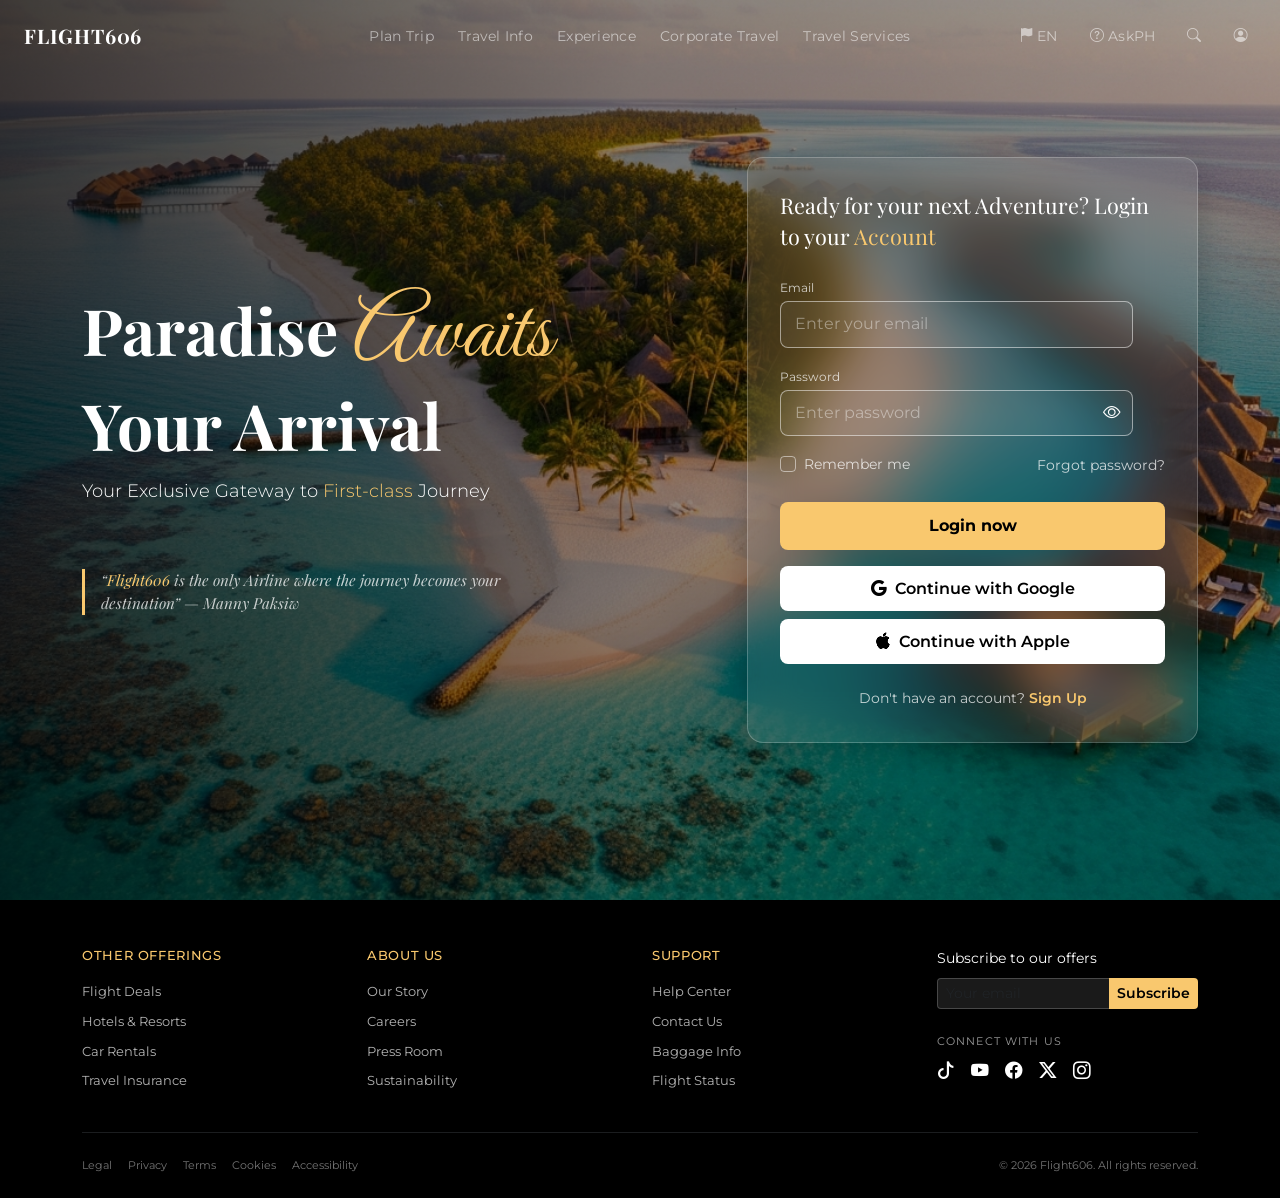
==== Projects-Arjay/flight606-login/index.html @ 15fd6558 "Adding My sample" ====
<!DOCTYPE html>
<html lang="en">
<head>
  <meta charset="UTF-8">
  <meta name="viewport" content="width=device-width, initial-scale=1">
  <title>Flight606 — Login</title>
  <link rel="preconnect" href="https://fonts.googleapis.com">
  <link rel="preconnect" href="https://fonts.gstatic.com" crossorigin>
  <link href="https://fonts.googleapis.com/css2?family=Great+Vibes&family=Montserrat:wght@300;400;600;700&family=Playfair+Display:wght@400;700&display=swap" rel="stylesheet">
  <link href="https://cdn.jsdelivr.net/npm/bootstrap@5.3.3/dist/css/bootstrap.min.css" rel="stylesheet">
  <link href="https://cdn.jsdelivr.net/npm/bootstrap-icons@1.11.3/font/bootstrap-icons.css" rel="stylesheet">
  <link href="css/variables.css" rel="stylesheet">
  <link href="css/layout.css" rel="stylesheet">
  <link href="css/components.css" rel="stylesheet">
</head>
<body class="page-login">

  <header class="site-header">
    <nav class="navbar navbar-expand-lg navbar-dark">
      <div class="container-fluid px-4 navbar-shell">
        <a class="navbar-brand" href="#">FLIGHT606</a>
        <button class="navbar-toggler" type="button" data-bs-toggle="collapse" data-bs-target="#mainNav" aria-controls="mainNav" aria-expanded="false" aria-label="Toggle navigation">
          <span class="navbar-toggler-icon"></span>
        </button>
        <div class="collapse navbar-collapse" id="mainNav">
          <ul class="navbar-nav navbar-nav--main gap-lg-2">
            <li class="nav-item"><a class="nav-link" href="#">Plan Trip</a></li>
            <li class="nav-item"><a class="nav-link" href="#">Travel Info</a></li>
            <li class="nav-item"><a class="nav-link" href="#">Experience</a></li>
            <li class="nav-item"><a class="nav-link" href="#">Corporate Travel</a></li>
            <li class="nav-item"><a class="nav-link" href="#">Travel Services</a></li>
          </ul>
          <ul class="navbar-nav navbar-nav--utilities align-items-lg-center gap-lg-3">
            <li class="nav-item">
              <a class="nav-link d-flex align-items-center gap-1" href="#">
                <i class="bi bi-flag-fill"></i> EN
              </a>
            </li>
            <li class="nav-item">
              <a class="nav-link d-flex align-items-center gap-1" href="#">
                <i class="bi bi-question-circle"></i> AskPH
              </a>
            </li>
            <li class="nav-item"><a class="nav-link" href="#" aria-label="Search"><i class="bi bi-search"></i></a></li>
            <li class="nav-item"><a class="nav-link" href="#" aria-label="Account"><i class="bi bi-person-circle"></i></a></li>
          </ul>
        </div>
      </div>
    </nav>
  </header>

  <!-- Background image: place file at assets/hero-cabin.jpg (1920px+ wide recommended) -->
  <main class="hero-section">
    <div class="hero-overlay" aria-hidden="true"></div>
    <div class="container hero-content">
      <div class="row align-items-center min-vh-100 py-5 pt-lg-5">
        <div class="col-lg-7 text-white hero-copy pe-lg-5">
          <h1 class="hero-title">
            Paradise <span class="hero-script">Awaits</span> Your Arrival
          </h1>
          <p class="hero-subtitle">
            Your Exclusive Gateway to <span class="text-gold">First-class</span> Journey
          </p>
          <blockquote class="hero-quote mb-0">
            “<span class="text-gold">Flight606</span> is the only Airline where the journey becomes your destination”
            — Manny Paksiw
          </blockquote>
        </div>

        <div class="col-lg-5 mt-5 mt-lg-0">
          <div class="login-card">
            <h2 class="login-card__title">
              Ready for your next Adventure? Login to your <span class="text-gold">Account</span>
            </h2>
            <form class="login-form" action="#" method="post" novalidate>
              <div class="field-group mb-3" id="email-group" data-state="neutral">
                <label class="form-label" for="email">Email</label>
                <div class="field-row">
                  <input type="email" id="email" name="email" class="form-control field-control" placeholder="Enter your email" autocomplete="email">
                  <span class="field-status-icons" aria-hidden="true">
                    <i class="bi bi-check-circle-fill field-icon field-icon--valid"></i>
                    <i class="bi bi-exclamation-circle-fill field-icon field-icon--invalid"></i>
                  </span>
                </div>
                <p class="field-message field-message--valid" role="status">Email format looks good</p>
                <p class="field-message field-message--invalid" role="alert">Please enter a valid email address</p>
              </div>
              <div class="field-group mb-3" id="password-group" data-state="neutral">
                <label class="form-label" for="password">Password</label>
                <div class="field-row">
                  <div class="field-input-wrap">
                    <input type="password" id="password" name="password" class="form-control field-control" placeholder="Enter password" autocomplete="current-password">
                    <button type="button" class="field-action password-toggle" aria-label="Show password">
                      <i class="bi bi-eye"></i>
                    </button>
                  </div>
                  <span class="field-status-icons" aria-hidden="true">
                    <i class="bi bi-check-circle-fill field-icon field-icon--valid"></i>
                    <i class="bi bi-exclamation-circle-fill field-icon field-icon--invalid"></i>
                  </span>
                </div>
                <p class="field-message field-message--valid" role="status">Password meets requirements</p>
                <p class="field-message field-message--invalid" role="alert">Password must be at least 8 characters</p>
              </div>
              <div class="d-flex justify-content-between align-items-center mb-4">
                <div class="form-check">
                  <input class="form-check-input" type="checkbox" id="remember" name="remember">
                  <label class="form-check-label" for="remember">Remember me</label>
                </div>
                <a href="#" class="link-forgot">Forgot password?</a>
              </div>
              <button type="submit" class="btn btn-gold w-100 mb-3">Login now</button>
              <button type="button" class="btn btn-social w-100 mb-2">
                <i class="bi bi-google"></i>
                Continue with Google
              </button>
              <button type="button" class="btn btn-social w-100">
                <i class="bi bi-apple"></i>
                Continue with Apple
              </button>
            </form>
            <p class="login-card__footer text-center mt-4 mb-0">
              Don't have an account? <a href="#" class="text-gold fw-semibold">Sign Up</a>
            </p>
          </div>
        </div>
      </div>
    </div>
  </main>

  <footer class="site-footer text-white">
    <div class="container">
      <div class="row g-4">
        <div class="col-6 col-md-3">
          <h6>Other Offerings</h6>
          <ul class="list-unstyled footer-links">
            <li><a href="#">Flight Deals</a></li>
            <li><a href="#">Hotels &amp; Resorts</a></li>
            <li><a href="#">Car Rentals</a></li>
            <li><a href="#">Travel Insurance</a></li>
          </ul>
        </div>
        <div class="col-6 col-md-3">
          <h6>About Us</h6>
          <ul class="list-unstyled footer-links">
            <li><a href="#">Our Story</a></li>
            <li><a href="#">Careers</a></li>
            <li><a href="#">Press Room</a></li>
            <li><a href="#">Sustainability</a></li>
          </ul>
        </div>
        <div class="col-6 col-md-3">
          <h6>Support</h6>
          <ul class="list-unstyled footer-links">
            <li><a href="#">Help Center</a></li>
            <li><a href="#">Contact Us</a></li>
            <li><a href="#">Baggage Info</a></li>
            <li><a href="#">Flight Status</a></li>
          </ul>
        </div>
        <div class="col-12 col-md-3">
          <p class="subscribe-label mb-2">Subscribe to our offers</p>
          <div class="input-group input-group-sm mb-4">
            <input type="email" class="form-control" placeholder="Your email" aria-label="Email for subscription">
            <button class="btn btn-subscribe" type="button">Subscribe</button>
          </div>
          <p class="connect-label text-uppercase mb-2">Connect with us</p>
          <div class="d-flex gap-3 social-icons">
            <a href="#" aria-label="TikTok"><i class="bi bi-tiktok"></i></a>
            <a href="#" aria-label="YouTube"><i class="bi bi-youtube"></i></a>
            <a href="#" aria-label="Facebook"><i class="bi bi-facebook"></i></a>
            <a href="#" aria-label="X"><i class="bi bi-twitter-x"></i></a>
            <a href="#" aria-label="Instagram"><i class="bi bi-instagram"></i></a>
          </div>
        </div>
      </div>
      <hr class="border-secondary opacity-25 my-4">
      <div class="d-flex flex-wrap justify-content-between align-items-center gap-3 footer-legal">
        <div class="d-flex flex-wrap gap-3">
          <a href="#">Legal</a>
          <a href="#">Privacy</a>
          <a href="#">Terms</a>
          <a href="#">Cookies</a>
          <a href="#">Accessibility</a>
        </div>
        <span class="footer-copyright">© 2026 Flight606. All rights reserved.</span>
      </div>
    </div>
  </footer>

  <script src="https://cdn.jsdelivr.net/npm/bootstrap@5.3.3/dist/js/bootstrap.bundle.min.js"></script>
  <script src="js/main.js"></script>
</body>
</html>
---- Projects-Arjay/flight606-login/css/variables.css ----
:root {
  --color-gold: #f9c86e;
  --color-gold-dark: #d4a84a;
  --color-black: #000000;
  --color-white: #ffffff;
  --color-error: #ff4d4f;
  --color-success: #4caf50;
  --color-muted: rgba(255, 255, 255, 0.75);
  --color-glass: rgba(255, 255, 255, 0.08);
  --color-glass-border: rgba(255, 255, 255, 0.22);
  --font-serif: "Playfair Display", Georgia, serif;
  --font-script: "Great Vibes", cursive;
  --font-sans: "Montserrat", system-ui, sans-serif;
  --radius-card: 1rem;
  --blur-glass: 24px;
}
---- Projects-Arjay/flight606-login/css/layout.css ----
.page-login {
  font-family: var(--font-sans);
  color: var(--color-white);
  margin: 0;
}

/* Hero background: add your image at assets/hero-cabin.jpg (see index.html comment) */
.hero-section {
  position: relative;
  min-height: 100vh;
  background-color: #1a1208;
  background-image:
    url("../assets/hero-cabin.png"),
    url("https://images.unsplash.com/photo-1556388151-efab48a84f7a?auto=format&fit=crop&w=1920&q=80");
  background-position: center;
  background-size: cover;
  background-repeat: no-repeat;
}

.hero-overlay {
  position: absolute;
  inset: 0;
  background: linear-gradient(
    90deg,
    rgba(0, 0, 0, 0.75) 0%,
    rgba(0, 0, 0, 0.45) 50%,
    rgba(0, 0, 0, 0.35) 100%
  );
  pointer-events: none;
}

.hero-content {
  position: relative;
  z-index: 1;
}

.hero-title {
  font-family: var(--font-serif);
  font-size: clamp(2.5rem, 5vw, 4rem);
  font-weight: 700;
  line-height: 1.15;
}

.hero-script {
  font-family: var(--font-script);
  color: var(--color-gold);
  font-size: 1.4em;
  font-weight: 400;
}

.hero-subtitle {
  font-size: 1.125rem;
  font-weight: 300;
  margin-top: 1rem;
}

.hero-quote {
  margin-top: 4rem;
  padding-left: 1rem;
  border-left: 3px solid var(--color-gold);
  font-family: var(--font-serif);
  font-style: italic;
  font-weight: 300;
  max-width: 28rem;
  color: var(--color-muted);
  font-size: 0.95rem;
}

.site-footer {
  background: var(--color-black);
  padding: 3rem 0 1.5rem;
}

@media (max-width: 991.98px) {
  .hero-quote {
    display: none;
  }

  .hero-section {
    min-height: auto;
  }
}
---- Projects-Arjay/flight606-login/css/components.css ----
.site-header {
  position: absolute;
  top: 0;
  left: 0;
  right: 0;
  z-index: 10;
}

.site-header .navbar {
  padding-top: 1rem;
  padding-bottom: 1rem;
}

.site-header .nav-link {
  font-size: 0.875rem;
  letter-spacing: 0.02em;
}

.site-header .navbar-brand {
  font-family: var(--font-serif);
  font-weight: 700;
  letter-spacing: 0.04em;
}

@media (min-width: 992px) {
  .navbar-shell {
    position: relative;
  }

  .navbar-shell .navbar-collapse {
    display: flex;
    align-items: center;
    flex-grow: 1;
  }

  .navbar-nav--main {
    position: absolute;
    left: 50%;
    transform: translateX(-50%);
    flex-direction: row;
  }

  .navbar-nav--utilities {
    margin-left: auto;
  }
}

.text-gold {
  color: var(--color-gold);
}

.login-card {
  background: var(--color-glass);
  backdrop-filter: blur(var(--blur-glass));
  -webkit-backdrop-filter: blur(var(--blur-glass));
  border: 1px solid var(--color-glass-border);
  border-radius: var(--radius-card);
  box-shadow: 0 8px 32px rgba(0, 0, 0, 0.2);
  padding: 2rem;
}

.login-card__title {
  font-family: var(--font-serif);
  font-size: 1.35rem;
  font-weight: 400;
  margin-bottom: 1.5rem;
  line-height: 1.4;
}

.login-form .form-label {
  font-size: 0.75rem;
  color: var(--color-muted);
  margin-bottom: 0.25rem;
}

.login-form .form-control {
  background: rgba(255, 255, 255, 0.06);
  border: 1px solid rgba(255, 255, 255, 0.5);
  color: var(--color-white);
  border-radius: 0.5rem;
  padding: 0.65rem 0.85rem;
}

.login-form .form-control::placeholder {
  color: rgba(255, 255, 255, 0.4);
}

.login-form .form-control:focus {
  background: rgba(255, 255, 255, 0.1);
  color: var(--color-white);
  border-color: var(--color-gold);
  box-shadow: 0 0 0 0.15rem rgba(249, 200, 110, 0.25);
}

/* Field states: neutral | valid | invalid */
.field-row {
  display: flex;
  align-items: center;
  gap: 0.65rem;
}

.field-input-wrap {
  position: relative;
}

.field-row > .field-control,
.field-input-wrap {
  flex: 1;
  min-width: 0;
}

.field-row > .field-control,
.field-input-wrap .field-control {
  width: 100%;
}

.field-input-wrap .field-control {
  padding-right: 2.75rem;
}

.field-status-icons {
  flex-shrink: 0;
  width: 1.35rem;
  display: flex;
  align-items: center;
  justify-content: center;
}

.field-status-icons .field-icon {
  display: none;
  font-size: 1.15rem;
  line-height: 1;
}

.field-status-icons .field-icon--valid {
  color: var(--color-success);
}

.field-status-icons .field-icon--invalid {
  color: var(--color-error);
}

.field-action {
  position: absolute;
  right: 0.75rem;
  top: 50%;
  transform: translateY(-50%);
  background: transparent;
  border: 0;
  color: var(--color-white);
  padding: 0;
  line-height: 1;
  display: flex;
  align-items: center;
  justify-content: center;
}

.field-action:hover,
.field-action:focus {
  color: var(--color-gold);
}

.field-action .bi {
  font-size: 1.1rem;
}

.field-message {
  display: none;
  font-size: 0.8rem;
  margin-top: 0.35rem;
  margin-bottom: 0;
}

.field-group[data-state="valid"] .field-control {
  border-color: var(--color-success);
}

.field-group[data-state="valid"] .field-icon--valid {
  display: inline-block;
}

.field-group[data-state="valid"] .field-message--valid {
  display: block;
  color: var(--color-success);
}

.field-group[data-state="invalid"] .field-control {
  border-color: var(--color-error);
}

.field-group[data-state="invalid"] .field-icon--invalid {
  display: inline-block;
}

.field-group[data-state="invalid"] .field-message--invalid {
  display: block;
  color: var(--color-error);
}

.password-toggle {
  cursor: pointer;
}

.login-form .form-check-label,
.link-forgot {
  font-size: 0.85rem;
  color: var(--color-muted);
  text-decoration: none;
}

.link-forgot:hover {
  color: var(--color-gold);
}

.login-form .form-check-input {
  background-color: transparent;
  border-color: rgba(255, 255, 255, 0.5);
}

.login-form .form-check-input:checked {
  background-color: var(--color-gold);
  border-color: var(--color-gold);
}

.btn-gold {
  background: var(--color-gold);
  color: var(--color-black);
  font-weight: 700;
  border: none;
  border-radius: 0.5rem;
  padding: 0.75rem;
}

.btn-gold:hover,
.btn-gold:focus {
  background: var(--color-gold-dark);
  color: var(--color-black);
}

.btn-social {
  background: var(--color-white);
  color: var(--color-black);
  font-weight: 600;
  border: none;
  border-radius: 0.5rem;
  padding: 0.65rem;
  display: flex;
  align-items: center;
  justify-content: center;
  gap: 0.5rem;
}

.btn-social:hover {
  background: #f0f0f0;
  color: var(--color-black);
}

.login-card__footer {
  font-size: 0.9rem;
  color: var(--color-muted);
}

.login-card__footer a {
  text-decoration: none;
}

.login-card__footer a:hover {
  text-decoration: underline;
}

.site-footer h6 {
  color: var(--color-gold);
  font-size: 0.8rem;
  text-transform: uppercase;
  letter-spacing: 0.05em;
  margin-bottom: 1rem;
}

.site-footer a {
  color: rgba(255, 255, 255, 0.7);
  font-size: 0.8rem;
  text-decoration: none;
}

.site-footer a:hover {
  color: var(--color-gold);
}

.site-footer .footer-links li {
  margin-bottom: 0.35rem;
}

.site-footer .subscribe-label {
  color: var(--color-white);
  font-size: 0.9rem;
  margin-bottom: 0.75rem;
}

.site-footer .form-control {
  background: rgba(255, 255, 255, 0.1);
  border: 1px solid rgba(255, 255, 255, 0.2);
  color: var(--color-white);
}

.site-footer .form-control:focus {
  background: rgba(255, 255, 255, 0.12);
  border-color: var(--color-gold);
  color: var(--color-white);
  box-shadow: none;
}

.btn-subscribe {
  background: var(--color-gold);
  color: var(--color-black);
  font-size: 0.75rem;
  font-weight: 600;
  border-radius: 2rem;
  padding: 0.35rem 1rem;
  border: none;
  white-space: nowrap;
}

.btn-subscribe:hover {
  background: var(--color-gold-dark);
  color: var(--color-black);
}

.connect-label {
  font-size: 0.7rem;
  letter-spacing: 0.1em;
  color: rgba(255, 255, 255, 0.6);
}

.social-icons a {
  color: var(--color-white);
  font-size: 1.1rem;
}

.social-icons a:hover {
  color: var(--color-gold);
}

.footer-legal a {
  color: rgba(255, 255, 255, 0.45);
  font-size: 0.7rem;
}

.footer-legal a:hover {
  color: var(--color-gold);
}

.footer-copyright {
  color: rgba(255, 255, 255, 0.45);
  font-size: 0.7rem;
}
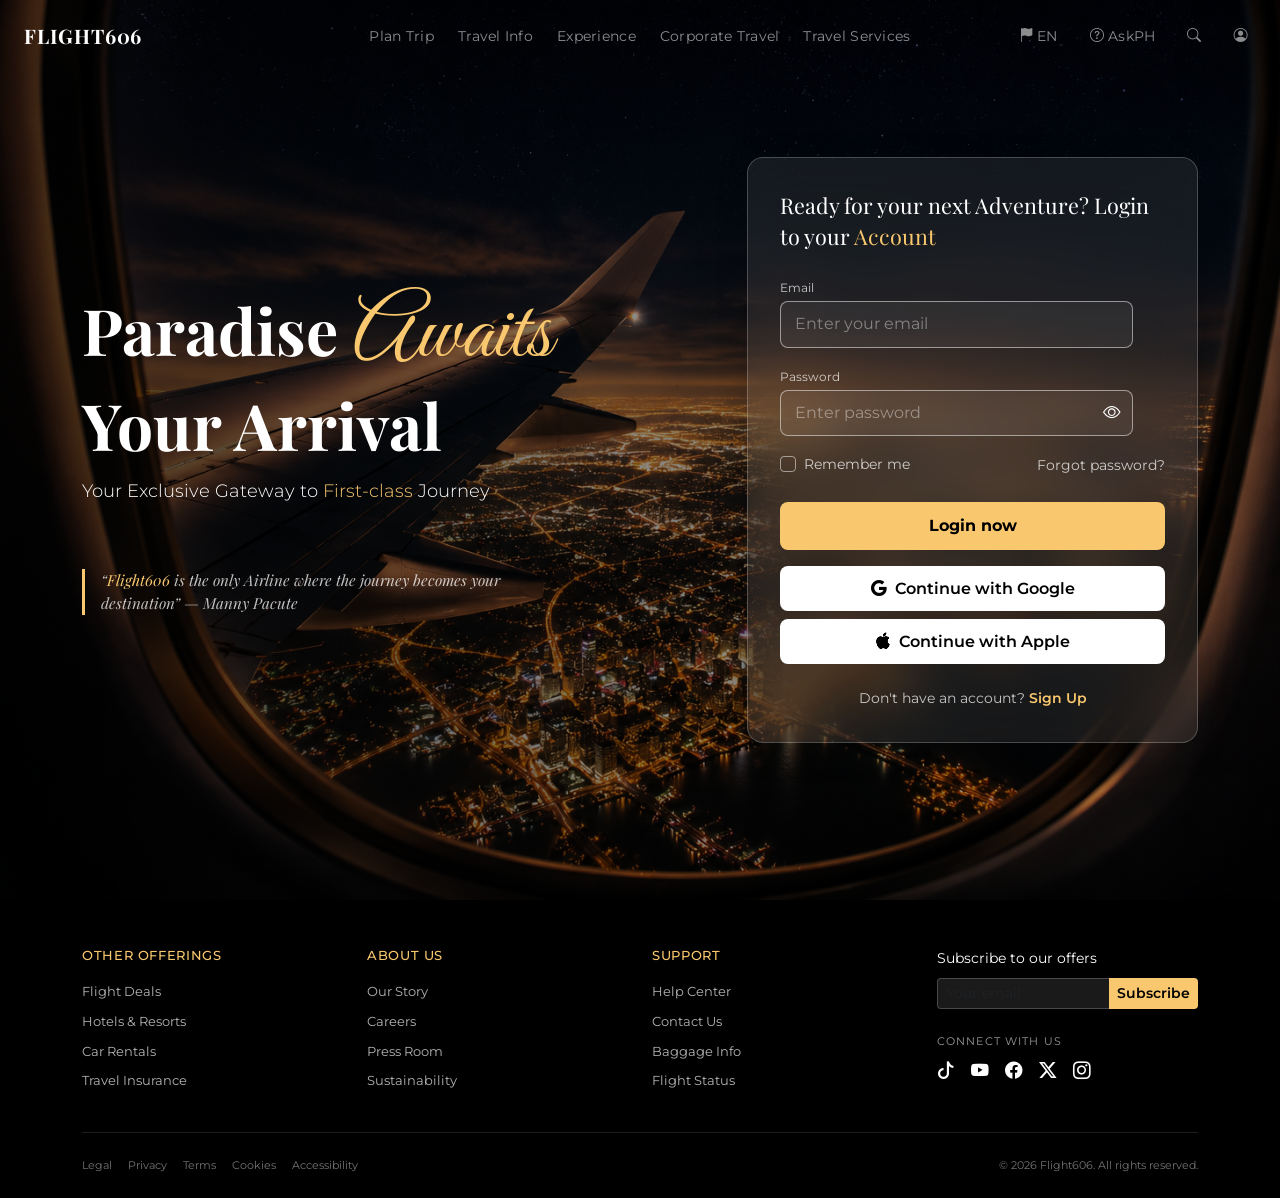
==== commit 87f1b42c: "Adding images" ====
--- a/Projects-Arjay/flight606-login/index.html
+++ b/Projects-Arjay/flight606-login/index.html
@@ -63,7 +63,7 @@
           </p>
           <blockquote class="hero-quote mb-0">
             “<span class="text-gold">Flight606</span> is the only Airline where the journey becomes your destination”
-            — Manny Paksiw
+            — Manny Pacute
           </blockquote>
         </div>
 
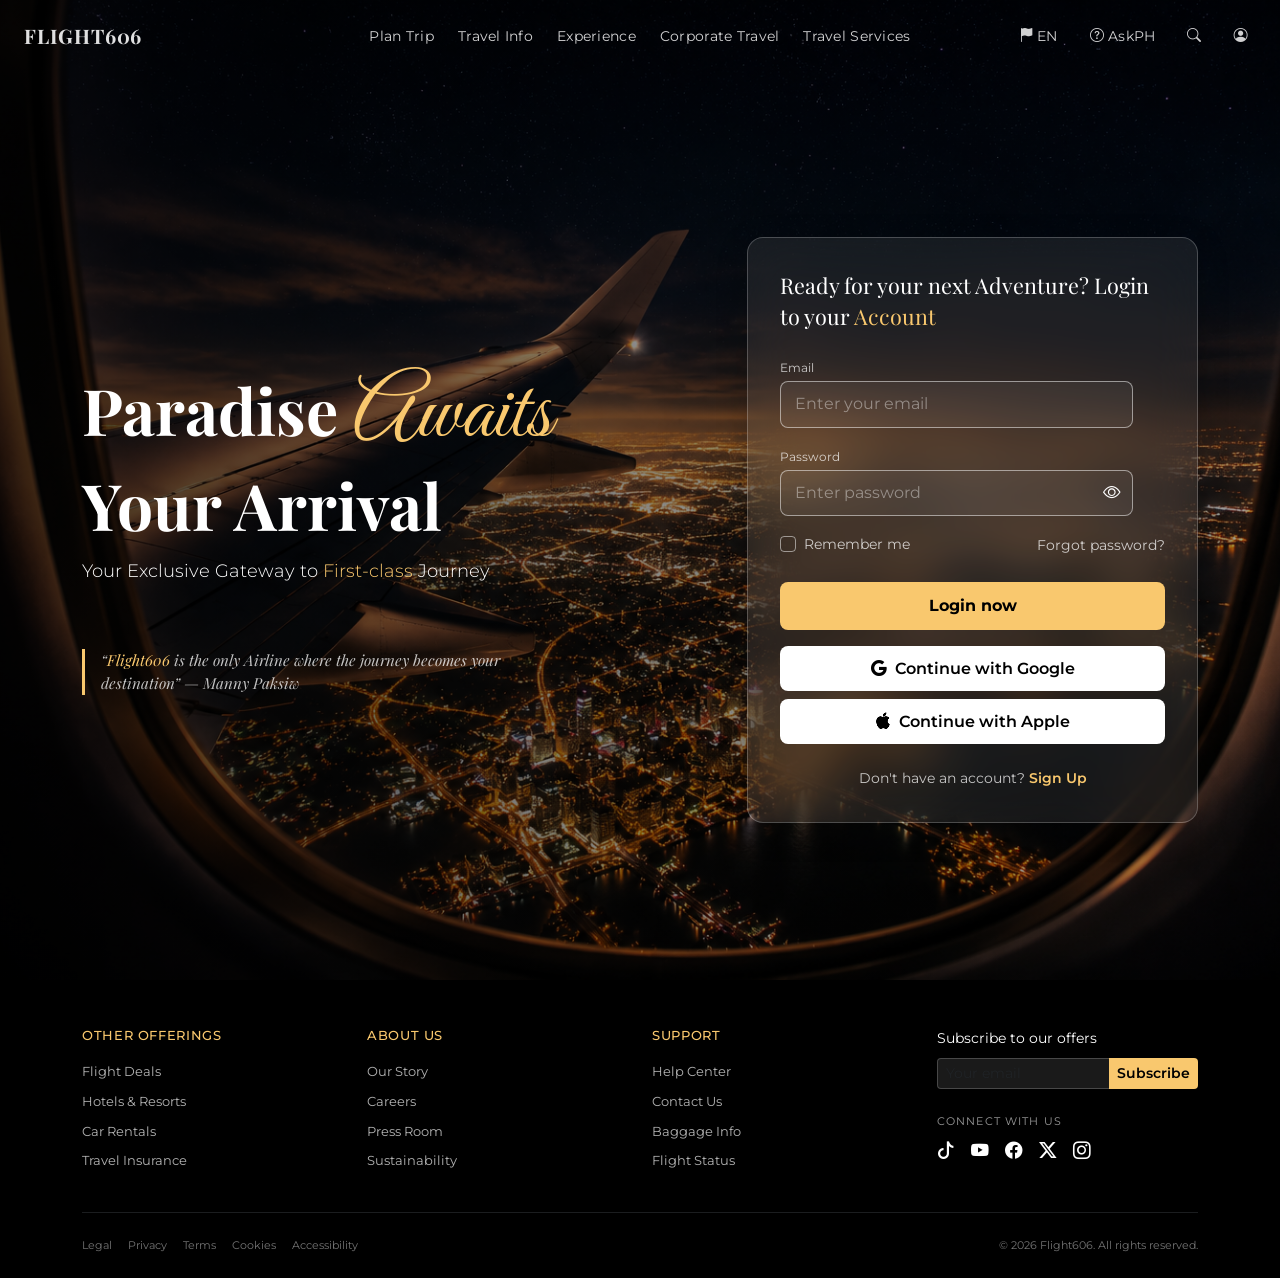
==== commit b2a20a06: "Adding contactpage" ====
--- a/Projects-Arjay/flight606-login/index.html
+++ b/Projects-Arjay/flight606-login/index.html
@@ -63,7 +63,7 @@
           </p>
           <blockquote class="hero-quote mb-0">
             “<span class="text-gold">Flight606</span> is the only Airline where the journey becomes your destination”
-            — Manny Pacute
+            — Manny Paksiw
           </blockquote>
         </div>
 
--- a/Projects-Arjay/flight606-login/css/layout.css
+++ b/Projects-Arjay/flight606-login/css/layout.css
@@ -32,6 +32,7 @@
 .hero-content {
   position: relative;
   z-index: 1;
+  padding-top: 5rem;
 }
 
 .hero-title {
--- a/Projects-Arjay/flight606-login/css/components.css
+++ b/Projects-Arjay/flight606-login/css/components.css
@@ -1,25 +1,114 @@
 .site-header {
-  position: absolute;
+  --nav-scroll-progress: 0;
+  position: fixed;
   top: 0;
   left: 0;
   right: 0;
-  z-index: 10;
+  z-index: 1030;
+  background-color: rgba(0, 0, 0, calc(var(--nav-scroll-progress) * 0.92));
+  backdrop-filter: blur(calc(var(--nav-scroll-progress) * 18px));
+  -webkit-backdrop-filter: blur(calc(var(--nav-scroll-progress) * 18px));
+  box-shadow: 0 4px 30px rgba(0, 0, 0, calc(var(--nav-scroll-progress) * 0.4));
+  border-bottom: 1px solid rgba(255, 255, 255, calc(var(--nav-scroll-progress) * 0.12));
 }
 
 .site-header .navbar {
   padding-top: 1rem;
   padding-bottom: 1rem;
-}
-
-.site-header .nav-link {
-  font-size: 0.875rem;
-  letter-spacing: 0.02em;
+  transition: padding 0.35s ease;
+}
+
+.site-header.is-scrolled .navbar {
+  padding-top: 0.65rem;
+  padding-bottom: 0.65rem;
+}
+
+.site-header .navbar-brand,
+.site-header .nav-link,
+.site-header .navbar-toggler {
+  transition:
+    color 0.35s ease,
+    background-color 0.35s ease,
+    border-color 0.35s ease,
+    box-shadow 0.35s ease;
 }
 
 .site-header .navbar-brand {
   font-family: var(--font-serif);
   font-weight: 700;
   letter-spacing: 0.04em;
+  color: color-mix(
+    in srgb,
+    rgba(255, 255, 255, 0.88) calc((1 - var(--nav-scroll-progress)) * 100%),
+    var(--color-white)
+  );
+}
+
+.site-header .nav-link {
+  font-size: 0.875rem;
+  letter-spacing: 0.02em;
+  color: color-mix(
+    in srgb,
+    rgba(255, 255, 255, 0.82) calc((1 - var(--nav-scroll-progress)) * 100%),
+    rgba(255, 255, 255, 0.96)
+  );
+  border-radius: 0.35rem;
+  padding: 0.4rem 0.7rem;
+}
+
+.site-header .navbar-brand:hover,
+.site-header .navbar-brand:focus-visible,
+.site-header .nav-link:hover,
+.site-header .nav-link:focus-visible {
+  color: var(--color-gold);
+  background-color: rgba(249, 200, 110, calc(0.1 + var(--nav-scroll-progress) * 0.14));
+}
+
+.site-header .nav-link.active {
+  color: var(--color-gold);
+}
+
+.site-header.is-scrolled .navbar-brand {
+  color: var(--color-white);
+}
+
+.site-header.is-scrolled .nav-link {
+  color: rgba(255, 255, 255, 0.96);
+}
+
+.site-header .navbar-dark .navbar-brand:focus,
+.site-header .navbar-dark .navbar-brand:hover,
+.site-header .navbar-dark .nav-link:focus,
+.site-header .navbar-dark .nav-link:hover {
+  color: var(--color-gold);
+}
+
+.site-header .navbar-toggler {
+  border-color: rgba(255, 255, 255, calc(0.35 + var(--nav-scroll-progress) * 0.25));
+}
+
+.site-header .navbar-toggler:hover,
+.site-header .navbar-toggler:focus-visible {
+  border-color: var(--color-gold);
+  background-color: rgba(249, 200, 110, calc(0.12 + var(--nav-scroll-progress) * 0.1));
+  box-shadow: 0 0 0 0.2rem rgba(249, 200, 110, 0.2);
+}
+
+.site-header .navbar-toggler:focus {
+  box-shadow: 0 0 0 0.2rem rgba(249, 200, 110, 0.25);
+}
+
+@media (max-width: 991.98px) {
+  .site-header .navbar-collapse {
+    margin-top: 0.75rem;
+    padding: 0.75rem;
+    border-radius: 0.5rem;
+    background-color: rgba(0, 0, 0, calc(var(--nav-scroll-progress) * 0.85));
+  }
+
+  .navbar-nav--main {
+    margin-bottom: 0.5rem;
+  }
 }
 
 @media (min-width: 992px) {
